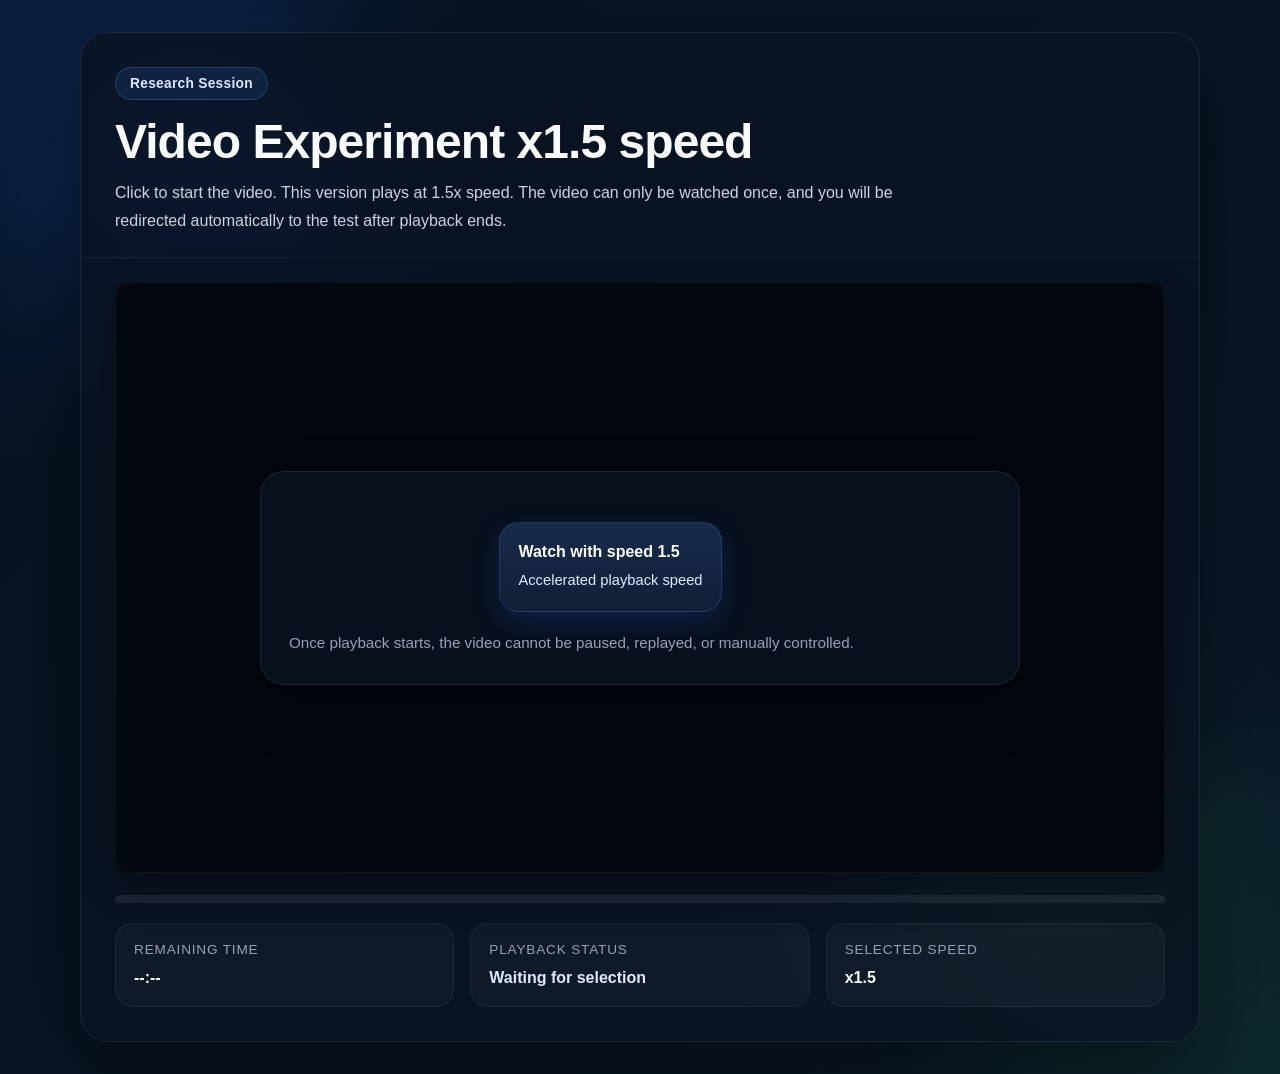
==== fast/index.html @ 7cf01136 "separation of the two video speed" ====
<!DOCTYPE html>
<html lang="en">
<head>
    <meta charset="UTF-8" />
    <meta name="viewport" content="width=device-width, initial-scale=1.0" />
    <title>Experiment Video</title>
    <link rel="stylesheet" href="../style.css" />
</head>
<body>

    <div class="page-shell">
        <div class="background-glow glow-1"></div>
        <div class="background-glow glow-2"></div>

        <main class="app-card">
            <header class="hero">
                <div class="hero-badge">Research Session</div>
                <h1 class="title">Video Experiment x1.5 speed</h1>
                <p class="subtitle">
                    Click to start the video. This version plays at 1.5x speed. The video can only be watched once, and you will be redirected automatically to the test after playback ends.
                </p>
            </header>

            <section class="video-section">
                <div class="video-wrapper">
                    <div class="overlay" id="overlay">
                        <div class="choice-panel">
                            <!-- <h2 class="choice-title">Choose playback speed</h2> -->
                            <!-- <p class="choice-subtitle">
                                Select one option below. The video will start immediately with your selected speed.
                            </p> -->

                            <div class="speed-options">
                                <!-- <button class="speed-btn" data-speed="1">
                                    <strong>Watch with speed 1.0</strong>
                                    <span>Standard playback speed</span>
                                </button> -->

                                <button class="speed-btn" data-speed="1.5">
                                    <strong>Watch with speed 1.5</strong>
                                    <span>Accelerated playback speed</span>
                                </button>
                            </div>

                            <p class="overlay-text">
                                Once playback starts, the video cannot be paused, replayed, or manually controlled.
                            </p>
                        </div>
                    </div>

                    <video id="video" playsinline preload="auto">
                        <source src="../video.mp4" type="video/mp4">
                        Your browser does not support the video tag.
                    </video>
                </div>
            </section>

            <section class="info-panel">
                <div class="progress-bar">
                    <div class="progress" id="progress"></div>
                </div>

                <div class="meta-grid">
                    <div class="meta-card">
                        <div class="meta-label">Remaining time</div>
                        <div class="meta-value" id="timerText">--:--</div>
                    </div>

                    <div class="meta-card">
                        <div class="meta-label">Playback status</div>
                        <div class="meta-value status-text" id="statusText">Waiting for selection</div>
                    </div>

                    <div class="meta-card">
                        <div class="meta-label">Selected speed</div>
                        <div class="meta-value" id="speedBadge">x1.5</div>
                    </div>
                </div>
            </section>
        </main>
    </div>

    <script src="../script.js"></script>
</body>
</html>
---- style.css ----
:root {
    --bg-1: #06121f;
    --bg-2: #0b1728;
    --card: rgba(10, 19, 34, 0.82);
    --card-border: rgba(255, 255, 255, 0.08);
    --soft-border: rgba(255, 255, 255, 0.06);
    --text: #f8fafc;
    --muted: #94a3b8;
    --muted-2: #cbd5e1;
    --blue: #2563eb;
    --blue-2: #3b82f6;
    --green: #22c55e;
    --shadow-lg: 0 30px 80px rgba(0, 0, 0, 0.45);
    --shadow-md: 0 16px 40px rgba(0, 0, 0, 0.28);
    --radius-xl: 28px;
    --radius-lg: 20px;
    --radius-md: 16px;
}

* {
    box-sizing: border-box;
}

html, body {
    margin: 0;
    min-height: 100%;
    font-family: Arial, Helvetica, sans-serif;
    color: var(--text);
    background:
        radial-gradient(circle at top left, rgba(37, 99, 235, 0.14), transparent 28%),
        radial-gradient(circle at bottom right, rgba(34, 197, 94, 0.1), transparent 22%),
        linear-gradient(135deg, var(--bg-1), var(--bg-2));
}

body {
    min-height: 100vh;
}

.page-shell {
    position: relative;
    min-height: 100vh;
    display: flex;
    align-items: center;
    justify-content: center;
    padding: 32px 18px;
    overflow: hidden;
}

.background-glow {
    position: absolute;
    border-radius: 999px;
    filter: blur(90px);
    opacity: 0.3;
    pointer-events: none;
}

.glow-1 {
    width: 280px;
    height: 280px;
    background: #2563eb;
    top: 4%;
    left: 6%;
}

.glow-2 {
    width: 260px;
    height: 260px;
    background: #22c55e;
    right: 8%;
    bottom: 8%;
}

.app-card {
    position: relative;
    z-index: 1;
    width: 100%;
    max-width: 1120px;
    background: var(--card);
    border: 1px solid var(--card-border);
    border-radius: var(--radius-xl);
    backdrop-filter: blur(18px);
    -webkit-backdrop-filter: blur(18px);
    box-shadow: var(--shadow-lg);
    overflow: hidden;
    animation: fadeUp 0.8s ease;
}

.hero {
    padding: 34px 34px 22px;
    border-bottom: 1px solid var(--soft-border);
}

.hero-badge {
    display: inline-flex;
    align-items: center;
    padding: 8px 14px;
    border-radius: 999px;
    background: rgba(59, 130, 246, 0.12);
    border: 1px solid rgba(96, 165, 250, 0.24);
    color: #dbeafe;
    font-size: 0.86rem;
    font-weight: 700;
    letter-spacing: 0.02em;
    margin-bottom: 16px;
}

.title {
    margin: 0 0 10px;
    font-size: clamp(2rem, 4vw, 3rem);
    line-height: 1.1;
    font-weight: 800;
    letter-spacing: -0.02em;
}

.subtitle {
    margin: 0;
    max-width: 820px;
    color: var(--muted-2);
    font-size: 1rem;
    line-height: 1.75;
}

.video-section {
    padding: 24px 34px 18px;
}

.video-wrapper {
    position: relative;
    overflow: hidden;
    border-radius: 24px;
    border: 1px solid var(--soft-border);
    background:
        linear-gradient(180deg, rgba(255,255,255,0.03), rgba(255,255,255,0.01)),
        #000;
    box-shadow: var(--shadow-md);
}

video {
    display: block;
    width: 100%;
    background: #000;
    aspect-ratio: 16 / 9;
    object-fit: cover;
}

.overlay {
    position: absolute;
    inset: 0;
    z-index: 3;
    display: flex;
    align-items: center;
    justify-content: center;
    padding: 24px;
    background: rgba(3, 10, 20, 0.76);
    backdrop-filter: blur(8px);
    -webkit-backdrop-filter: blur(8px);
    transition: opacity 0.55s ease, visibility 0.55s ease, transform 0.55s ease;
}

.overlay.hidden {
    opacity: 0;
    visibility: hidden;
    pointer-events: none;
    transform: scale(1.02);
}

.choice-panel {
    width: 100%;
    max-width: 760px;
    padding: 28px;
    border-radius: 24px;
    background: rgba(10, 19, 34, 0.82);
    border: 1px solid rgba(255,255,255,0.08);
    box-shadow: 0 20px 50px rgba(0, 0, 0, 0.35);
}

.choice-title {
    margin: 0 0 10px;
    font-size: 1.55rem;
    font-weight: 800;
}

.choice-subtitle {
    margin: 0;
    color: var(--muted-2);
    line-height: 1.7;
    font-size: 1rem;
}

.speed-options {
    margin-top: 22px;
    margin-left: 200px;
    display: grid;
    grid-template-columns: repeat(2, minmax(220px, 1fr));
    gap: 16px;
}

.speed-btn {
    padding: 20px 18px;
    border-radius: 20px;
    border: 1px solid rgba(96, 165, 250, 0.18);
    background:
        linear-gradient(180deg, rgba(59, 130, 246, 0.18), rgba(37, 99, 235, 0.1)),
        rgba(255,255,255,0.03);
    color: white;
    text-align: left;
    cursor: pointer;
    transition: transform 0.25s ease, box-shadow 0.25s ease, border-color 0.25s ease;
    box-shadow: 0 10px 24px rgba(37, 99, 235, 0.18);
    margin: auto;
}

.speed-btn:hover {
    transform: translateY(-3px);
    border-color: rgba(96, 165, 250, 0.38);
    box-shadow: 0 18px 35px rgba(37, 99, 235, 0.24);
}

.speed-btn strong {
    display: block;
    font-size: 1rem;
    margin-bottom: 8px;
}

.speed-btn span {
    display: block;
    color: #dbeafe;
    font-size: 0.92rem;
    line-height: 1.5;
}

.overlay-text {
    margin: 18px 0 0;
    color: var(--muted);
    line-height: 1.7;
    font-size: 0.95rem;
}

.info-panel {
    padding: 0 34px 34px;
}

.progress-bar {
    width: 100%;
    height: 8px;
    margin-top: 4px;
    border-radius: 999px;
    background: rgba(255,255,255,0.08);
    overflow: hidden;
}

.progress {
    width: 0%;
    height: 100%;
    border-radius: inherit;
    background: linear-gradient(90deg, var(--green), var(--blue-2));
    transition: width 0.2s linear;
}

.meta-grid {
    display: grid;
    grid-template-columns: repeat(3, minmax(180px, 1fr));
    gap: 16px;
    margin-top: 20px;
}

.meta-card {
    padding: 18px 18px 16px;
    border-radius: 18px;
    background: rgba(255,255,255,0.03);
    border: 1px solid rgba(255,255,255,0.06);
}

.meta-label {
    color: var(--muted);
    font-size: 0.85rem;
    margin-bottom: 10px;
    text-transform: uppercase;
    letter-spacing: 0.06em;
}

.meta-value {
    font-size: 1rem;
    font-weight: 700;
    color: var(--text);
    line-height: 1.4;
    word-break: break-word;
}

.status-text {
    color: #dbeafe;
}

@keyframes fadeUp {
    from {
        opacity: 0;
        transform: translateY(24px);
    }
    to {
        opacity: 1;
        transform: translateY(0);
    }
}

@media (max-width: 900px) {
    .speed-options,
    .meta-grid {
        grid-template-columns: 1fr;
    }

    .hero,
    .video-section,
    .info-panel {
        padding-left: 20px;
        padding-right: 20px;
    }

    .choice-panel {
        padding: 22px;
        margin: auto;
        width: 200px;
    }
}

@media (max-width: 640px) {
    .page-shell {
        padding: 16px;
    }

    .hero {
        padding-top: 24px;
        padding-bottom: 18px;
    }

    .title {
        font-size: 1.8rem;
    }

    .subtitle,
    .choice-subtitle,
    .overlay-text {
        font-size: 0.94rem;
    }

    .choice-title {
        font-size: 1.25rem;
    }
}
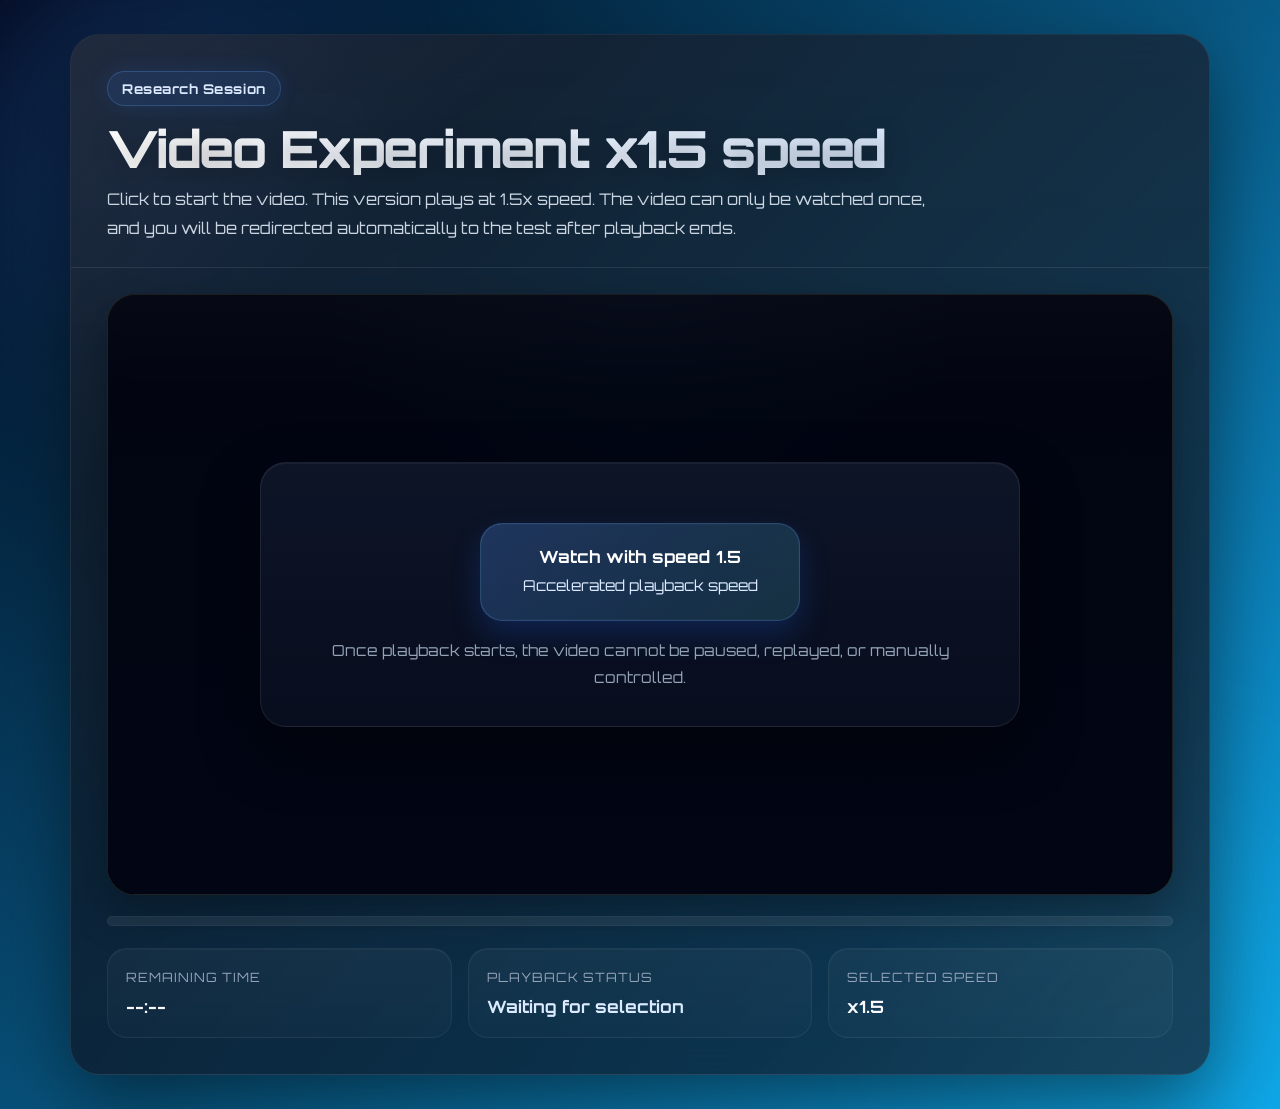
==== commit 53dfb5e3: "change style for font-family" ====
--- a/fast/index.html
+++ b/fast/index.html
@@ -5,6 +5,7 @@
     <meta name="viewport" content="width=device-width, initial-scale=1.0" />
     <title>Experiment Video</title>
     <link rel="stylesheet" href="../style.css" />
+    <link href="https://fonts.googleapis.com/css2?family=Inter:wght@300;400;600;800&family=Orbitron:wght@400;700&family=Poppins:wght@300;500;700&display=swap" rel="stylesheet">
 </head>
 <body>
 
--- a/style.css
+++ b/style.css
@@ -1,35 +1,52 @@
 :root {
-    --bg-1: #06121f;
-    --bg-2: #0b1728;
-    --card: rgba(10, 19, 34, 0.82);
+    --bg-1: #020617;
+    --bg-2: #07111f;
+    --bg-3: #0b1730;
+    --card: rgba(8, 15, 29, 0.7);
     --card-border: rgba(255, 255, 255, 0.08);
-    --soft-border: rgba(255, 255, 255, 0.06);
+    --soft-border: rgba(255, 255, 255, 0.09);
     --text: #f8fafc;
     --muted: #94a3b8;
     --muted-2: #cbd5e1;
-    --blue: #2563eb;
-    --blue-2: #3b82f6;
+    --blue: #3b82f6;
+    --blue-2: #60a5fa;
+    --cyan: #22d3ee;
     --green: #22c55e;
-    --shadow-lg: 0 30px 80px rgba(0, 0, 0, 0.45);
-    --shadow-md: 0 16px 40px rgba(0, 0, 0, 0.28);
-    --radius-xl: 28px;
-    --radius-lg: 20px;
-    --radius-md: 16px;
+    --purple: #8b5cf6;
+    --shadow-lg: 0 30px 80px rgba(0, 0, 0, 0.5);
+    --shadow-md: 0 18px 45px rgba(0, 0, 0, 0.32);
+    --radius-xl: 30px;
+    --radius-lg: 22px;
+    --radius-md: 18px;
 }
 
 * {
     box-sizing: border-box;
-}
-
-html, body {
+    font-family: 'Orbitron', sans-serif;
+}
+
+html,
+body {
     margin: 0;
     min-height: 100%;
     font-family: Arial, Helvetica, sans-serif;
     color: var(--text);
     background:
-        radial-gradient(circle at top left, rgba(37, 99, 235, 0.14), transparent 28%),
-        radial-gradient(circle at bottom right, rgba(34, 197, 94, 0.1), transparent 22%),
-        linear-gradient(135deg, var(--bg-1), var(--bg-2));
+        radial-gradient(circle at 15% 20%, rgba(59, 130, 246, 0.18), transparent 24%),
+        radial-gradient(circle at 85% 75%, rgba(34, 211, 238, 0.14), transparent 22%),
+        radial-gradient(circle at 50% 100%, rgba(139, 92, 246, 0.12), transparent 30%),
+        linear-gradient(145deg, var(--bg-1), var(--bg-2) 45%, var(--bg-3));
+
+        background: linear-gradient(
+            -45deg,
+            #020617,
+            #0b1730,
+            #1e3a8a,
+            #0ea5e9,
+            #020617
+        );
+        background-size: 400% 400%;
+        animation: gradientMove 12s ease infinite;
 }
 
 body {
@@ -42,74 +59,94 @@
     display: flex;
     align-items: center;
     justify-content: center;
-    padding: 32px 18px;
+    padding: 34px 18px;
     overflow: hidden;
 }
 
 .background-glow {
     position: absolute;
     border-radius: 999px;
-    filter: blur(90px);
-    opacity: 0.3;
+    filter: blur(110px);
+    opacity: 0.38;
     pointer-events: none;
 }
 
 .glow-1 {
-    width: 280px;
-    height: 280px;
-    background: #2563eb;
-    top: 4%;
-    left: 6%;
+    width: 360px;
+    height: 360px;
+    background: rgba(59, 130, 246, 0.7);
+    top: -4%;
+    left: -3%;
 }
 
 .glow-2 {
-    width: 260px;
-    height: 260px;
-    background: #22c55e;
-    right: 8%;
-    bottom: 8%;
+    width: 320px;
+    height: 320px;
+    background: rgba(34, 211, 238, 0.45);
+    right: -2%;
+    bottom: -4%;
 }
 
 .app-card {
     position: relative;
     z-index: 1;
     width: 100%;
-    max-width: 1120px;
-    background: var(--card);
+    max-width: 1140px;
+    background:
+        linear-gradient(180deg, rgba(255,255,255,0.05), rgba(255,255,255,0.015)),
+        var(--card);
     border: 1px solid var(--card-border);
     border-radius: var(--radius-xl);
-    backdrop-filter: blur(18px);
-    -webkit-backdrop-filter: blur(18px);
+    backdrop-filter: blur(22px);
+    -webkit-backdrop-filter: blur(22px);
     box-shadow: var(--shadow-lg);
     overflow: hidden;
     animation: fadeUp 0.8s ease;
 }
 
+.app-card::before {
+    content: "";
+    position: absolute;
+    inset: 0;
+    pointer-events: none;
+    background: linear-gradient(
+        135deg,
+        rgba(255,255,255,0.05),
+        transparent 22%,
+        transparent 78%,
+        rgba(255,255,255,0.04)
+    );
+}
+
 .hero {
-    padding: 34px 34px 22px;
+    position: relative;
+    padding: 36px 36px 24px;
     border-bottom: 1px solid var(--soft-border);
 }
 
 .hero-badge {
     display: inline-flex;
     align-items: center;
+    gap: 8px;
     padding: 8px 14px;
     border-radius: 999px;
     background: rgba(59, 130, 246, 0.12);
-    border: 1px solid rgba(96, 165, 250, 0.24);
+    border: 1px solid rgba(96, 165, 250, 0.25);
     color: #dbeafe;
-    font-size: 0.86rem;
+    font-size: 0.84rem;
     font-weight: 700;
-    letter-spacing: 0.02em;
+    letter-spacing: 0.04em;
     margin-bottom: 16px;
+    box-shadow: 0 0 20px rgba(59, 130, 246, 0.14);
 }
 
 .title {
     margin: 0 0 10px;
-    font-size: clamp(2rem, 4vw, 3rem);
-    line-height: 1.1;
+    font-size: clamp(2.2rem, 4vw, 3.4rem);
+    line-height: 1.04;
     font-weight: 800;
-    letter-spacing: -0.02em;
+    letter-spacing: -0.03em;
+    text-shadow: 0 6px 25px rgba(0, 0, 0, 0.28);
 }
 
 .subtitle {
@@ -117,22 +154,32 @@
     max-width: 820px;
     color: var(--muted-2);
     font-size: 1rem;
-    line-height: 1.75;
+    line-height: 1.8;
 }
 
 .video-section {
-    padding: 24px 34px 18px;
+    padding: 26px 36px 18px;
 }
 
 .video-wrapper {
     position: relative;
     overflow: hidden;
-    border-radius: 24px;
-    border: 1px solid var(--soft-border);
+    border-radius: 28px;
+    border: 1px solid rgba(255,255,255,0.1);
     background:
-        linear-gradient(180deg, rgba(255,255,255,0.03), rgba(255,255,255,0.01)),
+        linear-gradient(180deg, rgba(255,255,255,0.04), rgba(255,255,255,0.01)),
         #000;
     box-shadow: var(--shadow-md);
+}
+
+.video-wrapper::after {
+    content: "";
+    position: absolute;
+    inset: 0;
+    pointer-events: none;
+    background:
+        linear-gradient(180deg, rgba(255,255,255,0.08), transparent 18%, transparent 80%, rgba(0,0,0,0.25)),
+        radial-gradient(circle at top center, rgba(96, 165, 250, 0.08), transparent 40%);
 }
 
 video {
@@ -151,9 +198,11 @@
     align-items: center;
     justify-content: center;
     padding: 24px;
-    background: rgba(3, 10, 20, 0.76);
-    backdrop-filter: blur(8px);
-    -webkit-backdrop-filter: blur(8px);
+    background:
+        linear-gradient(180deg, rgba(2, 6, 23, 0.55), rgba(2, 6, 23, 0.75)),
+        rgba(3, 10, 20, 0.45);
+    backdrop-filter: blur(10px);
+    -webkit-backdrop-filter: blur(10px);
     transition: opacity 0.55s ease, visibility 0.55s ease, transform 0.55s ease;
 }
 
@@ -167,93 +216,127 @@
 .choice-panel {
     width: 100%;
     max-width: 760px;
-    padding: 28px;
-    border-radius: 24px;
-    background: rgba(10, 19, 34, 0.82);
+    padding: 34px 30px;
+    border-radius: 26px;
+    background:
+        linear-gradient(180deg, rgba(15, 23, 42, 0.9), rgba(9, 16, 32, 0.82));
     border: 1px solid rgba(255,255,255,0.08);
-    box-shadow: 0 20px 50px rgba(0, 0, 0, 0.35);
+    box-shadow:
+        0 24px 60px rgba(0, 0, 0, 0.42),
+        inset 0 1px 0 rgba(255,255,255,0.05);
+    text-align: center;
 }
 
 .choice-title {
     margin: 0 0 10px;
-    font-size: 1.55rem;
+    font-size: 1.7rem;
     font-weight: 800;
+    letter-spacing: -0.02em;
 }
 
 .choice-subtitle {
-    margin: 0;
+    margin: 0 auto;
+    max-width: 560px;
     color: var(--muted-2);
-    line-height: 1.7;
+    line-height: 1.75;
     font-size: 1rem;
 }
 
 .speed-options {
-    margin-top: 22px;
-    margin-left: 200px;
-    display: grid;
-    grid-template-columns: repeat(2, minmax(220px, 1fr));
-    gap: 16px;
+    margin-top: 26px;
+    display: flex;
+    justify-content: center;
+    align-items: center;
 }
 
 .speed-btn {
-    padding: 20px 18px;
-    border-radius: 20px;
-    border: 1px solid rgba(96, 165, 250, 0.18);
+    min-width: 260px;
+    max-width: 320px;
+    width: 100%;
+    padding: 22px 20px;
+    border-radius: 22px;
+    border: 1px solid rgba(96, 165, 250, 0.22);
     background:
-        linear-gradient(180deg, rgba(59, 130, 246, 0.18), rgba(37, 99, 235, 0.1)),
-        rgba(255,255,255,0.03);
+        linear-gradient(135deg, rgba(59, 130, 246, 0.24), rgba(34, 211, 238, 0.12)),
+        rgba(255,255,255,0.04);
     color: white;
-    text-align: left;
+    text-align: center;
     cursor: pointer;
-    transition: transform 0.25s ease, box-shadow 0.25s ease, border-color 0.25s ease;
-    box-shadow: 0 10px 24px rgba(37, 99, 235, 0.18);
-    margin: auto;
+    transition: transform 0.28s ease, box-shadow 0.28s ease, border-color 0.28s ease, background 0.28s ease;
+    box-shadow:
+        0 14px 30px rgba(37, 99, 235, 0.22),
+        0 0 0 1px rgba(255,255,255,0.02) inset;
+    position: relative;
+    overflow: hidden;
+}
+
+.speed-btn::before {
+    content: "";
+    position: absolute;
+    inset: 0;
+    background: linear-gradient(
+        120deg,
+        transparent 0%,
+        rgba(255,255,255,0.12) 30%,
+        transparent 60%
+    );
+    transform: translateX(-120%);
+    transition: transform 0.7s ease;
+}
+
+.speed-btn:hover::before {
+    transform: translateX(120%);
 }
 
 .speed-btn:hover {
-    transform: translateY(-3px);
-    border-color: rgba(96, 165, 250, 0.38);
-    box-shadow: 0 18px 35px rgba(37, 99, 235, 0.24);
+    transform: translateY(-4px) scale(1.01);
+    border-color: rgba(125, 211, 252, 0.5);
+    box-shadow:
+        0 20px 42px rgba(37, 99, 235, 0.28),
+        0 0 28px rgba(34, 211, 238, 0.12);
 }
 
 .speed-btn strong {
     display: block;
-    font-size: 1rem;
+    font-size: 1.05rem;
     margin-bottom: 8px;
+    letter-spacing: 0.01em;
 }
 
 .speed-btn span {
     display: block;
     color: #dbeafe;
-    font-size: 0.92rem;
+    font-size: 0.94rem;
     line-height: 1.5;
 }
 
 .overlay-text {
     margin: 18px 0 0;
     color: var(--muted);
-    line-height: 1.7;
+    line-height: 1.75;
     font-size: 0.95rem;
 }
 
 .info-panel {
-    padding: 0 34px 34px;
+    padding: 0 36px 36px;
 }
 
 .progress-bar {
     width: 100%;
-    height: 8px;
+    height: 10px;
     margin-top: 4px;
     border-radius: 999px;
-    background: rgba(255,255,255,0.08);
+    background: rgba(255,255,255,0.07);
     overflow: hidden;
+    border: 1px solid rgba(255,255,255,0.04);
 }
 
 .progress {
     width: 0%;
     height: 100%;
     border-radius: inherit;
-    background: linear-gradient(90deg, var(--green), var(--blue-2));
+    background: linear-gradient(90deg, var(--green), var(--cyan), var(--blue-2));
+    box-shadow: 0 0 18px rgba(34, 197, 94, 0.3);
     transition: width 0.2s linear;
 }
 
@@ -261,26 +344,28 @@
     display: grid;
     grid-template-columns: repeat(3, minmax(180px, 1fr));
     gap: 16px;
-    margin-top: 20px;
+    margin-top: 22px;
 }
 
 .meta-card {
-    padding: 18px 18px 16px;
-    border-radius: 18px;
-    background: rgba(255,255,255,0.03);
+    padding: 20px 18px 18px;
+    border-radius: 20px;
+    background:
+        linear-gradient(180deg, rgba(255,255,255,0.035), rgba(255,255,255,0.02));
     border: 1px solid rgba(255,255,255,0.06);
+    box-shadow: inset 0 1px 0 rgba(255,255,255,0.03);
 }
 
 .meta-label {
     color: var(--muted);
-    font-size: 0.85rem;
+    font-size: 0.8rem;
     margin-bottom: 10px;
     text-transform: uppercase;
-    letter-spacing: 0.06em;
+    letter-spacing: 0.08em;
 }
 
 .meta-value {
-    font-size: 1rem;
+    font-size: 1.06rem;
     font-weight: 700;
     color: var(--text);
     line-height: 1.4;
@@ -303,7 +388,6 @@
 }
 
 @media (max-width: 900px) {
-    .speed-options,
     .meta-grid {
         grid-template-columns: 1fr;
     }
@@ -316,9 +400,11 @@
     }
 
     .choice-panel {
-        padding: 22px;
-        margin: auto;
-        width: 200px;
+        padding: 24px 20px;
+    }
+
+    .speed-btn {
+        min-width: 100%;
     }
 }
 
@@ -333,7 +419,7 @@
     }
 
     .title {
-        font-size: 1.8rem;
+        font-size: 1.85rem;
     }
 
     .subtitle,
@@ -343,6 +429,306 @@
     }
 
     .choice-title {
-        font-size: 1.25rem;
-    }
-}+        font-size: 1.3rem;
+    }
+
+    .video-wrapper {
+        border-radius: 20px;
+    }
+
+    .choice-panel {
+        border-radius: 20px;
+    }
+
+    .meta-card {
+        padding: 16px;
+    }
+}
+
+
+/* =========================
+   GLOBAL ANIMATIONS
+========================= */
+
+@keyframes fadeInUp {
+    from {
+        opacity: 0;
+        transform: translateY(28px);
+    }
+    to {
+        opacity: 1;
+        transform: translateY(0);
+    }
+}
+
+@keyframes fadeInDown {
+    from {
+        opacity: 0;
+        transform: translateY(-24px);
+    }
+    to {
+        opacity: 1;
+        transform: translateY(0);
+    }
+}
+
+@keyframes fadeInScale {
+    from {
+        opacity: 0;
+        transform: scale(0.96);
+    }
+    to {
+        opacity: 1;
+        transform: scale(1);
+    }
+}
+
+@keyframes glowPulse {
+    0% {
+        transform: scale(1);
+        opacity: 0.32;
+    }
+    50% {
+        transform: scale(1.08);
+        opacity: 0.5;
+    }
+    100% {
+        transform: scale(1);
+        opacity: 0.32;
+    }
+}
+
+@keyframes shimmerMove {
+    0% {
+        background-position: -200% 0;
+    }
+    100% {
+        background-position: 200% 0;
+    }
+}
+
+/* =========================
+   PAGE ENTRANCE ANIMATION
+========================= */
+
+.app-card {
+    animation: fadeInScale 0.9s ease;
+}
+
+.hero-badge {
+    opacity: 0;
+    animation: fadeInDown 0.7s ease forwards;
+    animation-delay: 0.15s;
+}
+
+.title {
+    opacity: 0;
+    animation: fadeInUp 0.8s ease forwards;
+    animation-delay: 0.28s;
+}
+
+.subtitle {
+    opacity: 0;
+    animation: fadeInUp 0.8s ease forwards;
+    animation-delay: 0.42s;
+}
+
+.video-wrapper {
+    opacity: 0;
+    animation: fadeInScale 0.95s ease forwards;
+    animation-delay: 0.55s;
+}
+
+.choice-panel {
+    opacity: 0;
+    animation: fadeInUp 0.85s ease forwards;
+    animation-delay: 0.7s;
+}
+
+.choice-title {
+    opacity: 0;
+    animation: fadeInUp 0.7s ease forwards;
+    animation-delay: 0.82s;
+}
+
+.choice-subtitle {
+    opacity: 0;
+    animation: fadeInUp 0.75s ease forwards;
+    animation-delay: 0.95s;
+}
+
+.overlay-text {
+    opacity: 0;
+    animation: fadeInUp 0.75s ease forwards;
+    animation-delay: 1.08s;
+}
+
+.speed-btn {
+    opacity: 0;
+    animation: fadeInScale 0.8s ease forwards;
+    animation-delay: 1s;
+}
+
+.progress-bar {
+    opacity: 0;
+    animation: fadeInUp 0.75s ease forwards;
+    animation-delay: 1.05s;
+}
+
+.meta-card {
+    opacity: 0;
+    animation: fadeInUp 0.75s ease forwards;
+}
+
+.meta-card:nth-child(1) {
+    animation-delay: 1.12s;
+}
+
+.meta-card:nth-child(2) {
+    animation-delay: 1.24s;
+}
+
+.meta-card:nth-child(3) {
+    animation-delay: 1.36s;
+}
+
+/* =========================
+   BACKGROUND ANIMATION
+========================= */
+
+.glow-1,
+.glow-2 {
+    animation: glowPulse 7s ease-in-out infinite;
+}
+
+.glow-2 {
+    animation-delay: 1.5s;
+}
+
+/* =========================
+   TEXT EFFECTS
+========================= */
+
+.title {
+    background: linear-gradient(90deg, #ffffff, #dbeafe, #93c5fd, #ffffff);
+    background-size: 220% auto;
+    -webkit-background-clip: text;
+    -webkit-text-fill-color: transparent;
+    animation:
+        fadeInUp 0.8s ease forwards,
+        shimmerMove 6s linear infinite;
+    animation-delay: 0.28s, 1.2s;
+}
+
+.subtitle,
+.choice-subtitle,
+.overlay-text,
+.meta-label,
+.meta-value,
+.status-text,
+.choice-title {
+    will-change: transform, opacity;
+}
+
+/* =========================
+   BUTTON EXTRA ANIMATION
+========================= */
+
+.speed-btn {
+    position: relative;
+    overflow: hidden;
+}
+
+.speed-btn::after {
+    content: "";
+    position: absolute;
+    inset: -1px;
+    border-radius: inherit;
+    padding: 1px;
+    background: linear-gradient(135deg, rgba(96, 165, 250, 0.65), rgba(34, 211, 238, 0.25), rgba(139, 92, 246, 0.35));
+    -webkit-mask:
+        linear-gradient(#fff 0 0) content-box,
+        linear-gradient(#fff 0 0);
+    -webkit-mask-composite: xor;
+    mask-composite: exclude;
+    opacity: 0.7;
+    pointer-events: none;
+}
+
+/* =========================
+   ACCESSIBILITY
+========================= */
+
+@media (prefers-reduced-motion: reduce) {
+    *,
+    *::before,
+    *::after {
+        animation: none !important;
+        transition: none !important;
+        scroll-behavior: auto !important;
+    }
+}
+
+@keyframes gradientMove {
+    0% {
+        background-position: 0% 50%;
+    }
+    50% {
+        background-position: 100% 50%;
+    }
+    100% {
+        background-position: 0% 50%;
+    }
+}
+
+
+/* =========================
+   TIMER ANIMATION
+========================= */
+
+#timerText {
+    transition: all 0.25s ease;
+    display: inline-block;
+}
+
+/* pulse when updating */
+.timer-update {
+    animation: timerPulse 0.35s ease;
+}
+
+@keyframes timerPulse {
+    0% {
+        transform: scale(1);
+        color: #e2e8f0;
+    }
+    40% {
+        transform: scale(1.15);
+        color: #38bdf8;
+    }
+    100% {
+        transform: scale(1);
+        color: #e2e8f0;
+    }
+}
+
+/* urgency effect when low time */
+.timer-warning {
+    color: #f59e0b !important;
+    animation: warningBlink 1s infinite;
+}
+
+.timer-danger {
+    color: #ef4444 !important;
+    animation: dangerBlink 0.6s infinite;
+}
+
+@keyframes warningBlink {
+    0%, 100% { opacity: 1; }
+    50% { opacity: 0.6; }
+}
+
+@keyframes dangerBlink {
+    0%, 100% { opacity: 1; }
+    50% { opacity: 0.3; }
+}
+
